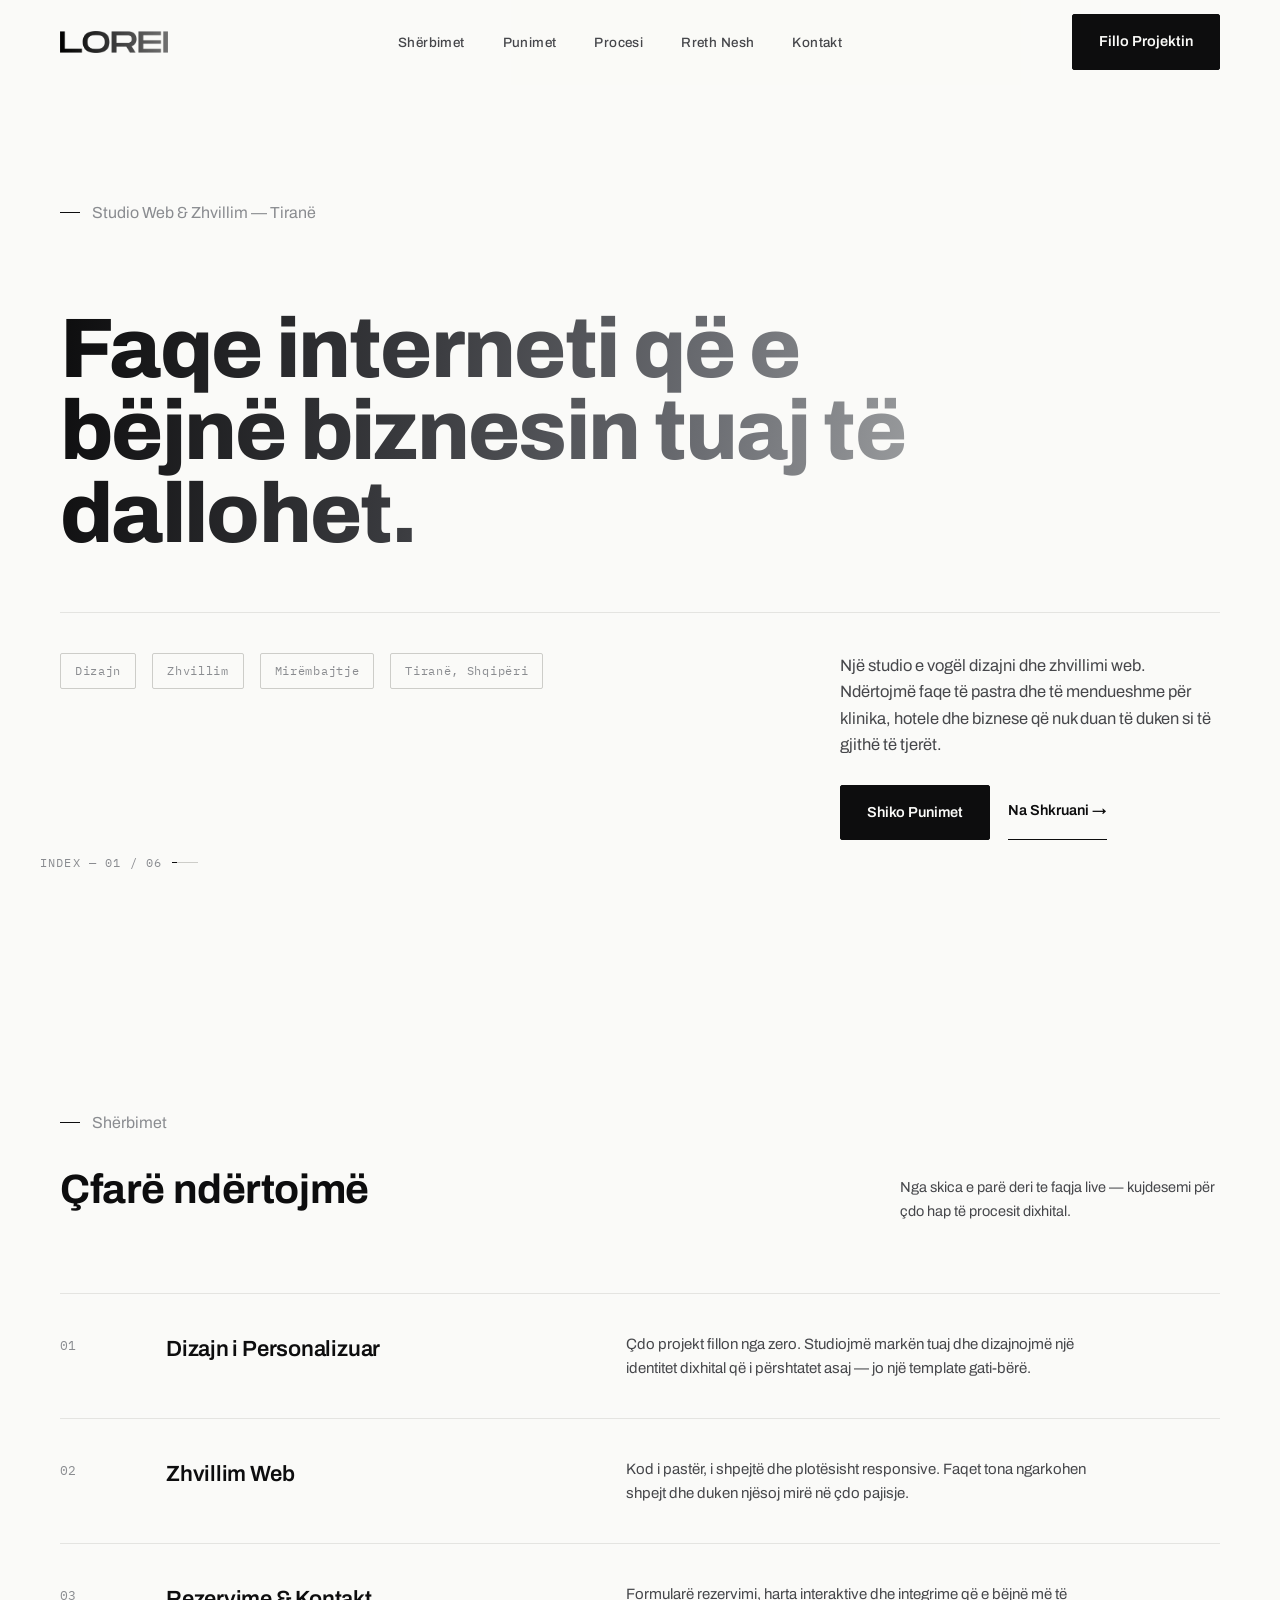
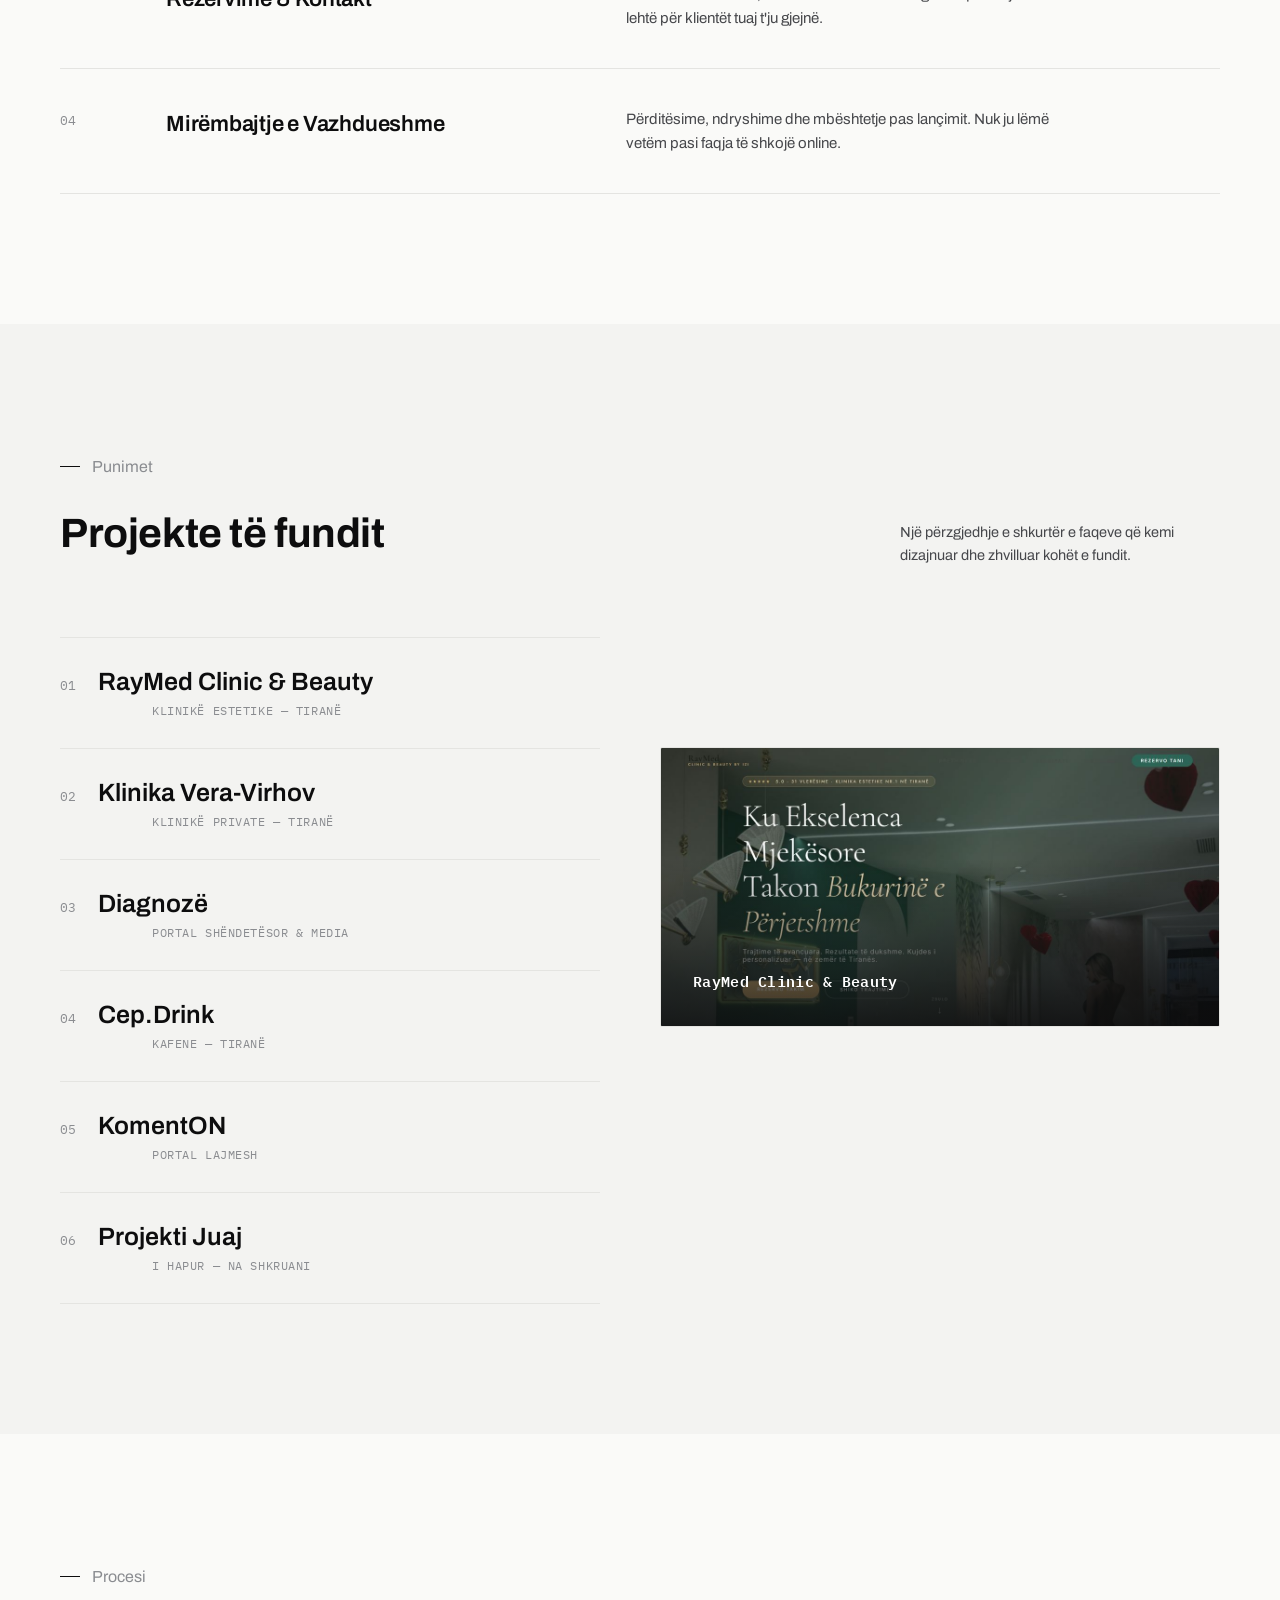
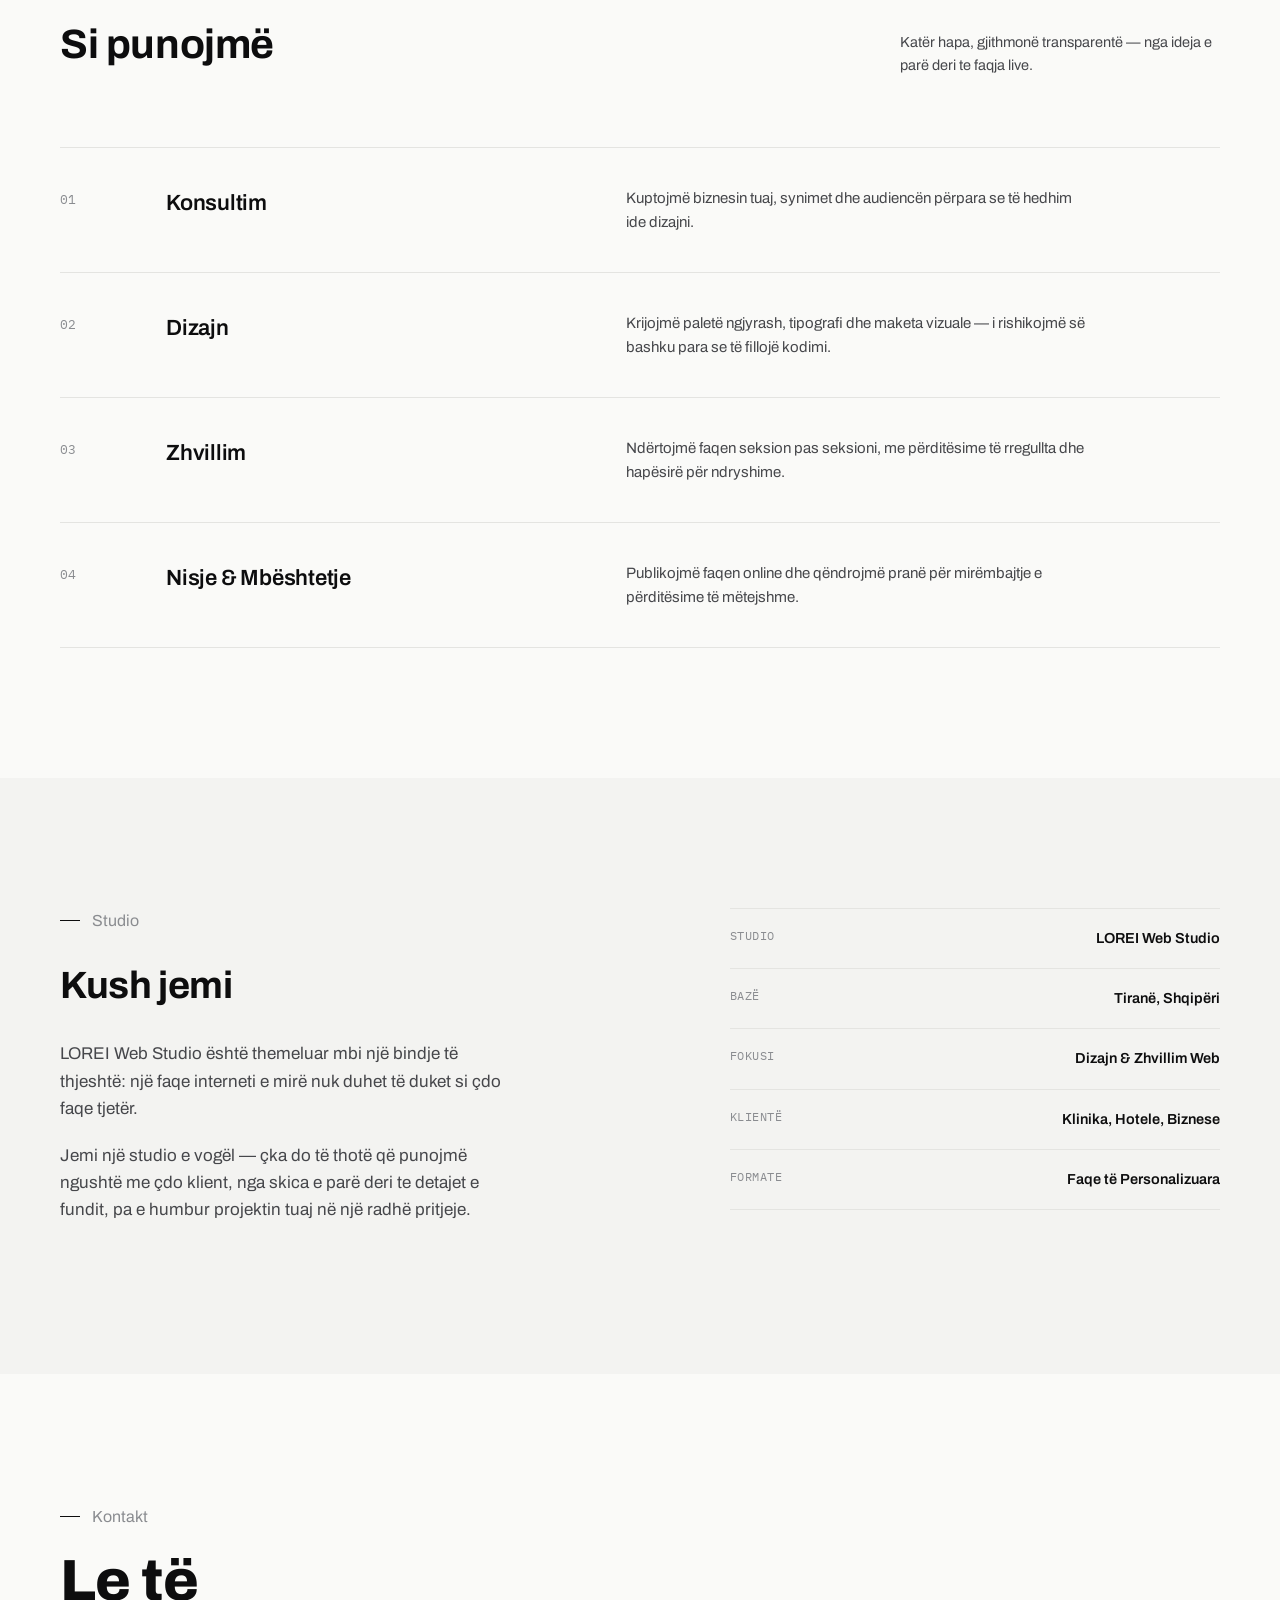
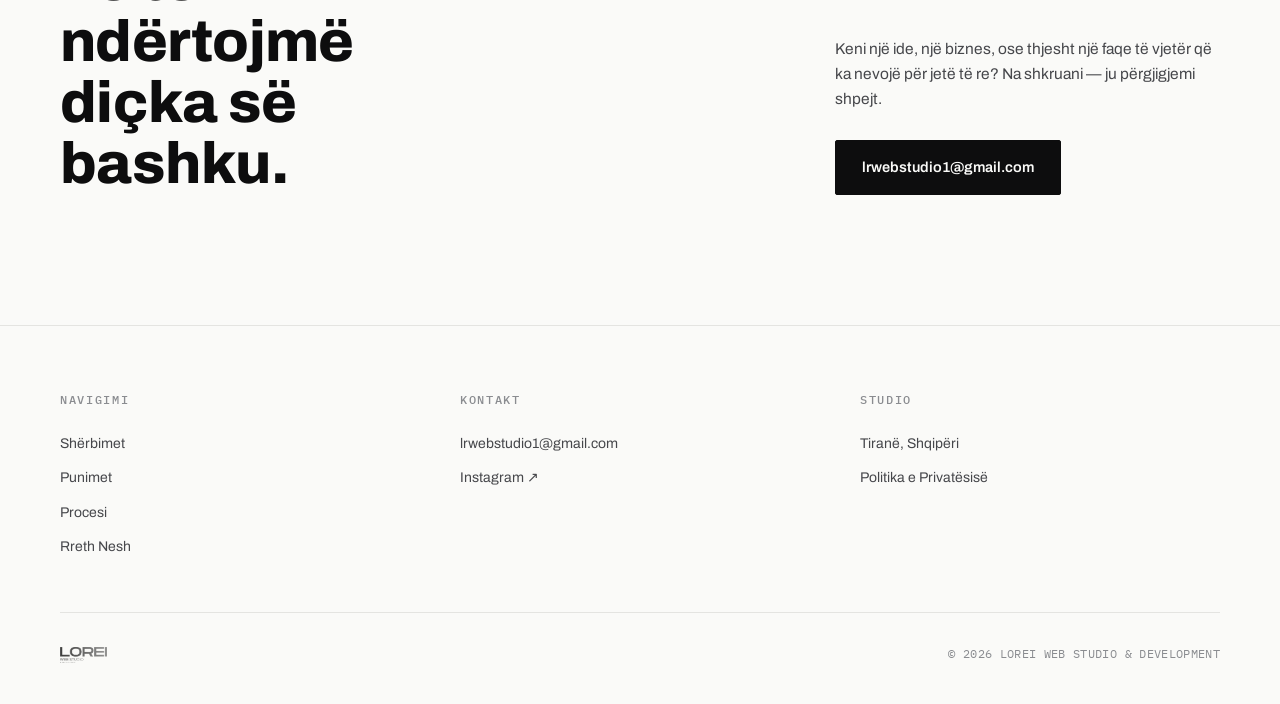
==== index.html @ 8b1ade20 "Add files via upload" ====
<!DOCTYPE html>
<html lang="sq">
<head>
<meta charset="UTF-8">
<meta name="viewport" content="width=device-width, initial-scale=1.0">
<title>LOREI Web Studio & Development — Tiranë</title>
<meta name="description" content="LOREI — studio dizajni dhe zhvillimi web në Tiranë. Ndërtojmë faqe interneti të personalizuara për klinika, hotele dhe biznese.">
<link rel="preconnect" href="https://fonts.googleapis.com">
<link rel="preconnect" href="https://fonts.gstatic.com" crossorigin>
<link href="https://fonts.googleapis.com/css2?family=Archivo:wght@300;400;500;600;700;800;900&family=IBM+Plex+Mono:wght@400;500&display=swap" rel="stylesheet">
<style>
  :root{
    --paper:#FAFAF8;
    --ink:#0D0D0E;
    --ink-70:#46474B;
    --ink-45:#8A8C90;
    --line:#E4E4E1;
    --line-strong:#CDCDC9;
    --logo-gradient: linear-gradient(100deg, #0D0D0E 0%, #3A3B3F 42%, #6C6E73 75%, #9B9D9F 100%);
    --container: 1240px;
  }

  *{ box-sizing:border-box; margin:0; padding:0; }
  html{ scroll-behavior:smooth; }
  @media (prefers-reduced-motion: reduce){
    html{ scroll-behavior:auto; }
    *{ animation-duration:.001ms !important; animation-iteration-count:1 !important; transition-duration:.001ms !important; }
  }

  body{
    background:var(--paper);
    color:var(--ink);
    font-family:'Archivo', sans-serif;
    font-weight:400;
    font-size:16px;
    line-height:1.6;
    -webkit-font-smoothing:antialiased;
    overflow-x:hidden;
  }

  img{ max-width:100%; display:block; }
  ::selection{ background:var(--ink); color:var(--paper); }

  .wrap{ max-width:var(--container); margin:0 auto; padding:0 40px; }

  h1,h2,h3,h4{ font-family:'Archivo', sans-serif; letter-spacing:-0.01em; color:var(--ink); }

  .tracked{
    font-family:'IBM Plex Mono', monospace;
    font-size:12px;
    font-weight:500;
    letter-spacing:.14em;
    text-transform:uppercase;
  }

  .eyebrow{
    display:flex; align-items:center; gap:12px;
    color:var(--ink-45);
    margin-bottom:22px;
  }
  .eyebrow::before{ content:''; width:20px; height:1px; background:var(--ink); }

  a{ color:inherit; text-decoration:none; }

  /* ---------- Buttons ---------- */
  .btn{
    display:inline-flex;
    align-items:center;
    gap:10px;
    font-family:'Archivo', sans-serif;
    font-weight:600;
    font-size:14.5px;
    padding:15px 26px;
    border-radius:2px;
    cursor:pointer;
    border:1px solid var(--ink);
    transition:background .2s ease, color .2s ease, border-color .2s ease, transform .2s ease;
    white-space:nowrap;
  }
  .btn-solid{ background:var(--ink); color:var(--paper); }
  .btn-solid:hover{ background:transparent; color:var(--ink); }
  .btn-line{ background:transparent; color:var(--ink); }
  .btn-line:hover{ background:var(--ink); color:var(--paper); }

  .link-arrow{
    display:inline-flex; align-items:center; gap:8px;
    font-weight:600; font-size:14.5px;
    border-bottom:1px solid var(--ink);
    padding-bottom:3px;
    transition:gap .2s ease, opacity .2s ease;
  }
  .link-arrow:hover{ gap:13px; }

  /* ---------- Reveal ---------- */
  .reveal{ opacity:0; transform:translateY(16px); transition:opacity .6s ease, transform .6s ease; }
  .reveal.in-view{ opacity:1; transform:translateY(0); }

  /* ---------- Index counter (fixed corner) ---------- */
  .index-counter{
    position:fixed;
    left:40px; bottom:28px;
    z-index:50;
    font-family:'IBM Plex Mono', monospace;
    font-size:11.5px;
    letter-spacing:.1em;
    color:var(--ink-45);
    display:flex; align-items:center; gap:10px;
  }
  .index-counter .idx-bar{ width:26px; height:1px; background:var(--line-strong); position:relative; overflow:hidden; }
  .index-counter .idx-bar::after{
    content:''; position:absolute; left:0; top:0; bottom:0;
    width:var(--idx-pct, 16%); background:var(--ink); transition:width .3s ease;
  }
  @media (max-width:860px){ .index-counter{ display:none; } }

  /* ---------- Nav ---------- */
  header{
    position:fixed; top:0; left:0; right:0; z-index:100;
    background:rgba(250,250,248,.92);
    border-bottom:1px solid transparent;
    transition:border-color .3s ease;
  }
  header.scrolled{ border-bottom-color:var(--line); }
  nav.wrap{ display:flex; align-items:center; justify-content:space-between; height:84px; }
  .logo-mark img{ height:22px; width:auto; }

  .nav-links{ display:flex; gap:38px; list-style:none; }
  .nav-links a{
    font-size:13.5px; font-weight:500;
    letter-spacing:.03em;
    color:var(--ink-70);
    position:relative; padding:4px 0;
    transition:color .2s ease;
  }
  .nav-links a:hover{ color:var(--ink); }
  .nav-links a::after{
    content:''; position:absolute; left:0; bottom:0; width:0; height:1px;
    background:var(--ink); transition:width .25s ease;
  }
  .nav-links a:hover::after{ width:100%; }

  .nav-right{ display:flex; align-items:center; gap:30px; }

  .menu-toggle{ display:none; background:none; border:none; cursor:pointer; padding:8px; }
  .menu-toggle span{ display:block; width:20px; height:1px; background:var(--ink); margin:5px 0; transition:.3s; }

  /* ---------- Hero ---------- */
  .hero{ padding:200px 0 140px; }
  .hero-top{ display:flex; justify-content:space-between; align-items:flex-start; margin-bottom:60px; }
  .hero h1{
    font-size:clamp(40px, 6.6vw, 92px);
    font-weight:800;
    line-height:0.98;
    letter-spacing:-0.02em;
    background:var(--logo-gradient);
    -webkit-background-clip:text; background-clip:text; color:transparent;
    max-width:16ch;
  }
  .hero-bottom{
    display:grid;
    grid-template-columns:1fr 380px;
    gap:60px;
    margin-top:56px;
    padding-top:40px;
    border-top:1px solid var(--line);
    align-items:start;
  }
  .hero-bottom .col-left{ display:flex; gap:16px; flex-wrap:wrap; }
  .hero-tag{
    font-family:'IBM Plex Mono', monospace; font-size:11.5px; letter-spacing:.06em;
    color:var(--ink-45); border:1px solid var(--line-strong); padding:8px 14px; border-radius:2px;
  }
  .hero-bottom p.lead{ color:var(--ink-70); font-size:16.5px; margin-bottom:26px; }
  .hero-actions{ display:flex; gap:18px; flex-wrap:wrap; }

  /* ---------- Section shell ---------- */
  section{ padding:130px 0; }
  section.alt{ background:#F3F3F1; }
  .section-head{
    display:flex; justify-content:space-between; align-items:flex-end; gap:40px;
    margin-bottom:70px; flex-wrap:wrap;
  }
  .section-head h2{ font-size:clamp(28px,3.2vw,44px); font-weight:700; max-width:520px; }
  .section-head .desc{ color:var(--ink-70); max-width:320px; font-size:14.5px; }

  /* ---------- Editorial list (shared: services + process) ---------- */
  .edit-list{ display:flex; flex-direction:column; }
  .edit-row{
    display:grid;
    grid-template-columns:70px 1fr 1.4fr;
    gap:36px;
    padding:38px 0;
    border-top:1px solid var(--line);
    align-items:start;
  }
  .edit-list .edit-row:last-child{ border-bottom:1px solid var(--line); }
  .edit-num{ font-family:'IBM Plex Mono', monospace; font-size:13px; color:var(--ink-45); padding-top:4px; }
  .edit-row h3{ font-size:22px; font-weight:600; }
  .edit-row p{ color:var(--ink-70); font-size:15px; max-width:460px; }

  /* ---------- Work index ---------- */
  .work-index{ display:grid; grid-template-columns:1fr 560px; gap:60px; }
  .work-rows{ display:flex; flex-direction:column; }
  .work-row{
    display:block; width:100%; text-align:left;
    background:none; border:none; border-top:1px solid var(--line); cursor:pointer;
    padding:30px 0; font-family:inherit; color:inherit;
  }
  .work-rows .work-row:last-child{ border-bottom:1px solid var(--line); }
  .wr-top{ display:flex; align-items:baseline; gap:22px; margin-bottom:8px; }
  .wr-num{ font-family:'IBM Plex Mono', monospace; font-size:12.5px; color:var(--ink-45); }
  .wr-name{ font-size:25px; font-weight:600; transition:opacity .2s ease; }
  .wr-tag{ margin-left:92px; }
  .wr-tag span{ font-family:'IBM Plex Mono', monospace; font-size:11.5px; color:var(--ink-45); letter-spacing:.05em; }
  .work-row:hover .wr-name, .work-row:focus-visible .wr-name{ opacity:.5; }
  .wr-poster{ display:none; }

  .work-preview{
    position:sticky; top:110px;
    aspect-ratio:2/1;
    border-radius:2px; overflow:hidden; position:relative;
    border:1px solid var(--line);
  }
  .wp-bg{ position:absolute; inset:0; background-size:cover; background-position:top center; transition:background-image .3s ease, background-color 1s cubic-bezier(.16,1,.3,1); }
  .work-preview::after, .wr-poster::after{
    content:'';
    position:absolute; left:0; right:0; bottom:0; height:60%;
    background:linear-gradient(to top, rgba(13,13,14,.82), rgba(13,13,14,0) 100%);
    pointer-events:none;
  }
  .wp-label{
    position:absolute; left:32px; bottom:32px; z-index:2;
    color:#fff; font-size:15px; font-weight:600;
    font-family:'IBM Plex Mono', monospace; letter-spacing:.02em;
    transition:opacity .3s ease;
  }

  @media (max-width:1080px){
    .work-index{ grid-template-columns:1fr; }
    .work-preview{ display:none; }
    .wr-poster{
      display:block; aspect-ratio:2/1; border-radius:2px; margin-bottom:20px;
      position:relative; overflow:hidden;
      background-size:cover; background-position:top center;
      border:1px solid var(--line);
    }
    .wr-poster .wp-label{ position:absolute; left:20px; bottom:20px; z-index:2; color:#fff; font-size:13px; font-family:'IBM Plex Mono', monospace; }
    .wr-tag{ margin-left:0; margin-top:10px; }
  }

  /* ---------- About ---------- */
  .about-grid{ display:grid; grid-template-columns:1.1fr .9fr; gap:70px; align-items:start; }
  .about-text p{ color:var(--ink-70); font-size:17px; margin-bottom:20px; max-width:460px; }
  .about-panel .row{
    display:flex; justify-content:space-between; padding:18px 0; border-top:1px solid var(--line); font-size:14.5px;
  }
  .about-panel .row:last-child{ border-bottom:1px solid var(--line); }
  .about-panel .row span:first-child{ font-family:'IBM Plex Mono', monospace; font-size:11.5px; letter-spacing:.05em; text-transform:uppercase; color:var(--ink-45); }
  .about-panel .row span:last-child{ font-weight:600; text-align:right; }

  /* ---------- Contact ---------- */
  .contact-grid{ display:grid; grid-template-columns:1.3fr .7fr; gap:60px; align-items:end; }
  .contact h2{ font-size:clamp(32px,5.2vw,58px); font-weight:800; line-height:1.05; max-width:12ch; }
  .contact-side{ text-align:left; }
  .contact-side p.lead{ color:var(--ink-70); font-size:15.5px; margin-bottom:28px; }
  @media (max-width:860px){ .contact-grid{ grid-template-columns:1fr; } }

  /* ---------- Footer ---------- */
  footer{ border-top:1px solid var(--line); padding:64px 0 40px; }
  .footer-grid{ display:grid; grid-template-columns:1fr 1fr 1fr; gap:40px; padding-bottom:48px; margin-bottom:32px; border-bottom:1px solid var(--line); }
  .footer-col .tracked{ display:block; color:var(--ink-45); margin-bottom:18px; }
  .footer-col a{ display:block; font-size:14px; color:var(--ink-70); padding:6px 0; transition:color .2s ease; }
  .footer-col a:hover{ color:var(--ink); }
  .footer-bottom{ display:flex; justify-content:space-between; align-items:center; flex-wrap:wrap; gap:16px; }
  .footer-bottom img{ height:16px; opacity:.75; }
  .footer-bottom span{ font-family:'IBM Plex Mono', monospace; font-size:11.5px; color:var(--ink-45); letter-spacing:.03em; }

  /* ---------- Mobile menu ---------- */
  #mobileMenu{
    position:fixed; inset:0; background:var(--paper); z-index:99; display:none;
    flex-direction:column; padding:120px 40px 40px; gap:8px;
  }
  #mobileMenu a{
    font-family:'Archivo'; font-weight:700; font-size:30px; padding:14px 0;
    border-bottom:1px solid var(--line);
  }

  /* ---------- Mobile ---------- */
  @media (max-width:860px){
    .wrap{ padding:0 24px; }
    .nav-links{ display:none; }
    .menu-toggle{ display:block; }
    .hero{ padding:150px 0 90px; }
    .hero-top{ flex-direction:column; gap:20px; }
    .hero-bottom{ grid-template-columns:1fr; }
    section{ padding:90px 0; }
    .edit-row{ grid-template-columns:1fr; gap:10px; }
    .edit-row p{ max-width:none; }
    .about-grid{ grid-template-columns:1fr; gap:40px; }
    .section-head{ flex-direction:column; align-items:flex-start; }
    .footer-grid{ grid-template-columns:1fr; gap:28px; }
  }
</style>
</head>
<body>

<div class="index-counter" id="indexCounter" aria-hidden="true">
  <span id="idxLabel">INDEX — 01 / 06</span>
  <span class="idx-bar"></span>
</div>

<header id="siteHeader">
  <nav class="wrap">
    <a href="#top" class="logo-mark"><img src="[data-uri]" alt="LOREI Web Studio & Development"></a>
    <ul class="nav-links">
      <li><a href="#sherbimet">Shërbimet</a></li>
      <li><a href="#punimet">Punimet</a></li>
      <li><a href="#procesi">Procesi</a></li>
      <li><a href="#rreth">Rreth Nesh</a></li>
      <li><a href="#kontakt">Kontakt</a></li>
    </ul>
    <div class="nav-right">
      <a href="#kontakt" class="btn btn-solid">Fillo Projektin</a>
      <button class="menu-toggle" id="menuToggle" aria-label="Hap menynë">
        <span></span><span></span><span></span>
      </button>
    </div>
  </nav>
</header>

<div id="mobileMenu">
  <a href="#sherbimet">Shërbimet</a>
  <a href="#punimet">Punimet</a>
  <a href="#procesi">Procesi</a>
  <a href="#rreth">Rreth Nesh</a>
  <a href="#kontakt">Kontakt</a>
</div>

<main id="top">

  <!-- HERO -->
  <section class="hero" data-idx="1">
    <div class="wrap">
      <div class="hero-top">
        <div class="eyebrow">Studio Web & Zhvillim — Tiranë</div>
      </div>
      <h1>Faqe interneti që e bëjnë biznesin tuaj të dallohet.</h1>
      <div class="hero-bottom">
        <div class="col-left">
          <span class="hero-tag">Dizajn</span>
          <span class="hero-tag">Zhvillim</span>
          <span class="hero-tag">Mirëmbajtje</span>
          <span class="hero-tag">Tiranë, Shqipëri</span>
        </div>
        <div class="col-right">
          <p class="lead">Një studio e vogël dizajni dhe zhvillimi web. Ndërtojmë faqe të pastra dhe të mendueshme për klinika, hotele dhe biznese që nuk duan të duken si të gjithë të tjerët.</p>
          <div class="hero-actions">
            <a href="#punimet" class="btn btn-solid">Shiko Punimet</a>
            <a href="#kontakt" class="link-arrow">Na Shkruani →</a>
          </div>
        </div>
      </div>
    </div>
  </section>

  <!-- SERVICES -->
  <section id="sherbimet" data-idx="2">
    <div class="wrap">
      <div class="section-head reveal">
        <div>
          <div class="eyebrow">Shërbimet</div>
          <h2>Çfarë ndërtojmë</h2>
        </div>
        <p class="desc">Nga skica e parë deri te faqja live — kujdesemi për çdo hap të procesit dixhital.</p>
      </div>
      <div class="edit-list reveal">
        <div class="edit-row">
          <div class="edit-num">01</div>
          <h3>Dizajn i Personalizuar</h3>
          <p>Çdo projekt fillon nga zero. Studiojmë markën tuaj dhe dizajnojmë një identitet dixhital që i përshtatet asaj — jo një template gati-bërë.</p>
        </div>
        <div class="edit-row">
          <div class="edit-num">02</div>
          <h3>Zhvillim Web</h3>
          <p>Kod i pastër, i shpejtë dhe plotësisht responsive. Faqet tona ngarkohen shpejt dhe duken njësoj mirë në çdo pajisje.</p>
        </div>
        <div class="edit-row">
          <div class="edit-num">03</div>
          <h3>Rezervime & Kontakt</h3>
          <p>Formularë rezervimi, harta interaktive dhe integrime që e bëjnë më të lehtë për klientët tuaj t'ju gjejnë.</p>
        </div>
        <div class="edit-row">
          <div class="edit-num">04</div>
          <h3>Mirëmbajtje e Vazhdueshme</h3>
          <p>Përditësime, ndryshime dhe mbështetje pas lançimit. Nuk ju lëmë vetëm pasi faqja të shkojë online.</p>
        </div>
      </div>
    </div>
  </section>

  <!-- WORK -->
  <section id="punimet" class="alt" data-idx="3">
    <div class="wrap">
      <div class="section-head reveal">
        <div>
          <div class="eyebrow">Punimet</div>
          <h2>Projekte të fundit</h2>
        </div>
        <p class="desc">Një përzgjedhje e shkurtër e faqeve që kemi dizajnuar dhe zhvilluar kohët e fundit.</p>
      </div>

      <div class="work-index reveal">
        <div class="work-rows" id="workRows">
          <button class="work-row" data-img="[data-uri]" data-name="RayMed Clinic & Beauty">
            <div class="wr-top"><span class="wr-num">01</span><span class="wr-name">RayMed Clinic & Beauty</span></div>
            <div class="wr-tag"><span>KLINIKË ESTETIKE — TIRANË</span></div>
            <div class="wr-poster" style="background-image:url('[data-uri]')">
              <div class="wp-label">RayMed Clinic & Beauty</div>
            </div>
          </button>
          <button class="work-row" data-img="[data-uri]" data-name="Klinika Vera-Virhov">
            <div class="wr-top"><span class="wr-num">02</span><span class="wr-name">Klinika Vera-Virhov</span></div>
            <div class="wr-tag"><span>KLINIKË PRIVATE — TIRANË</span></div>
            <div class="wr-poster" style="background-image:url('[data-uri]')">
              <div class="wp-label">Klinika Vera-Virhov</div>
            </div>
          </button>
          <button class="work-row" data-img="[data-uri]" data-name="Diagnozë">
            <div class="wr-top"><span class="wr-num">03</span><span class="wr-name">Diagnozë</span></div>
            <div class="wr-tag"><span>PORTAL SHËNDETËSOR & MEDIA</span></div>
            <div class="wr-poster" style="background-image:url('[data-uri]')">
              <div class="wp-label">Diagnozë</div>
            </div>
          </button>
          <button class="work-row" data-img="[data-uri]" data-name="Cep.Drink">
            <div class="wr-top"><span class="wr-num">04</span><span class="wr-name">Cep.Drink</span></div>
            <div class="wr-tag"><span>KAFENE — TIRANË</span></div>
            <div class="wr-poster" style="background-image:url('[data-uri]')">
              <div class="wp-label">Cep.Drink</div>
            </div>
          </button>
          <button class="work-row" data-img="[data-uri]" data-name="KomentON">
            <div class="wr-top"><span class="wr-num">05</span><span class="wr-name">KomentON</span></div>
            <div class="wr-tag"><span>PORTAL LAJMESH</span></div>
            <div class="wr-poster" style="background-image:url('[data-uri]')">
              <div class="wp-label">KomentON</div>
            </div>
          </button>
          <button class="work-row" data-bg="#0D0D0E" data-name="Projekti Juaj — I Hapur">
            <div class="wr-top"><span class="wr-num">06</span><span class="wr-name">Projekti Juaj</span></div>
            <div class="wr-tag"><span>I HAPUR — NA SHKRUANI</span></div>
            <div class="wr-poster" style="background:#0D0D0E">
              <div class="wp-label">Projekti Juaj — I Hapur</div>
            </div>
          </button>
        </div>
        <div class="work-preview" id="workPreview">
          <div class="wp-bg" id="wpBg" style="background-image:url('[data-uri]'); background-size:cover; background-position:top center;"></div>
          <div class="wp-label" id="wpLabel">RayMed Clinic & Beauty</div>
        </div>
      </div>
    </div>
  </section>

  <!-- PROCESS -->
  <section id="procesi" data-idx="4">
    <div class="wrap">
      <div class="section-head reveal">
        <div>
          <div class="eyebrow">Procesi</div>
          <h2>Si punojmë</h2>
        </div>
        <p class="desc">Katër hapa, gjithmonë transparentë — nga ideja e parë deri te faqja live.</p>
      </div>
      <div class="edit-list reveal">
        <div class="edit-row">
          <div class="edit-num">01</div>
          <h3>Konsultim</h3>
          <p>Kuptojmë biznesin tuaj, synimet dhe audiencën përpara se të hedhim ide dizajni.</p>
        </div>
        <div class="edit-row">
          <div class="edit-num">02</div>
          <h3>Dizajn</h3>
          <p>Krijojmë paletë ngjyrash, tipografi dhe maketa vizuale — i rishikojmë së bashku para se të fillojë kodimi.</p>
        </div>
        <div class="edit-row">
          <div class="edit-num">03</div>
          <h3>Zhvillim</h3>
          <p>Ndërtojmë faqen seksion pas seksioni, me përditësime të rregullta dhe hapësirë për ndryshime.</p>
        </div>
        <div class="edit-row">
          <div class="edit-num">04</div>
          <h3>Nisje & Mbështetje</h3>
          <p>Publikojmë faqen online dhe qëndrojmë pranë për mirëmbajtje e përditësime të mëtejshme.</p>
        </div>
      </div>
    </div>
  </section>

  <!-- ABOUT -->
  <section id="rreth" class="alt" data-idx="5">
    <div class="wrap about-grid">
      <div class="about-text reveal">
        <div class="eyebrow">Studio</div>
        <h2 style="font-size:clamp(26px,3vw,38px); font-weight:700; margin-bottom:24px;">Kush jemi</h2>
        <p>LOREI Web Studio është themeluar mbi një bindje të thjeshtë: një faqe interneti e mirë nuk duhet të duket si çdo faqe tjetër.</p>
        <p>Jemi një studio e vogël — çka do të thotë që punojmë ngushtë me çdo klient, nga skica e parë deri te detajet e fundit, pa e humbur projektin tuaj në një radhë pritjeje.</p>
      </div>
      <div class="about-panel reveal">
        <div class="row"><span>Studio</span><span>LOREI Web Studio</span></div>
        <div class="row"><span>Bazë</span><span>Tiranë, Shqipëri</span></div>
        <div class="row"><span>Fokusi</span><span>Dizajn & Zhvillim Web</span></div>
        <div class="row"><span>Klientë</span><span>Klinika, Hotele, Biznese</span></div>
        <div class="row"><span>Formate</span><span>Faqe të Personalizuara</span></div>
      </div>
    </div>
  </section>

  <!-- CONTACT -->
  <section id="kontakt" data-idx="6">
    <div class="wrap contact-grid contact">
      <div>
        <div class="eyebrow">Kontakt</div>
        <h2>Le të ndërtojmë diçka së bashku.</h2>
      </div>
      <div class="contact-side reveal">
        <p class="lead">Keni një ide, një biznes, ose thjesht një faqe të vjetër që ka nevojë për jetë të re? Na shkruani — ju përgjigjemi shpejt.</p>
        <div class="hero-actions">
          <a href="mailto:lrwebstudio1@gmail.com" class="btn btn-solid">lrwebstudio1@gmail.com</a>
        </div>
      </div>
    </div>
  </section>

</main>

<footer>
  <div class="wrap">
    <div class="footer-grid">
      <div class="footer-col">
        <span class="tracked">Navigimi</span>
        <a href="#sherbimet">Shërbimet</a>
        <a href="#punimet">Punimet</a>
        <a href="#procesi">Procesi</a>
        <a href="#rreth">Rreth Nesh</a>
      </div>
      <div class="footer-col">
        <span class="tracked">Kontakt</span>
        <a href="mailto:lrwebstudio1@gmail.com">lrwebstudio1@gmail.com</a>
        <a href="#">Instagram ↗</a>
      </div>
      <div class="footer-col">
        <span class="tracked">Studio</span>
        <a href="#" style="pointer-events:none; color:var(--ink-70);">Tiranë, Shqipëri</a>
        <a href="/privacy-policy.html">Politika e Privatësisë</a>
      </div>
    </div>
    <div class="footer-bottom">
      <img src="[data-uri]" alt="LOREI">
      <span>© 2026 LOREI WEB STUDIO & DEVELOPMENT</span>
    </div>
  </div>
</footer>

<script>
  const header = document.getElementById('siteHeader');
  window.addEventListener('scroll', () => {
    header.classList.toggle('scrolled', window.scrollY > 20);
  }, { passive:true });

  const menuToggle = document.getElementById('menuToggle');
  const mobileMenu = document.getElementById('mobileMenu');
  let menuOpen = false;
  menuToggle.addEventListener('click', () => {
    menuOpen = !menuOpen;
    mobileMenu.style.display = menuOpen ? 'flex' : 'none';
  });
  mobileMenu.querySelectorAll('a').forEach(a => a.addEventListener('click', () => {
    menuOpen = false; mobileMenu.style.display = 'none';
  }));

  const revealEls = document.querySelectorAll('.reveal');
  const revealObserver = new IntersectionObserver((entries) => {
    entries.forEach(entry => {
      if (entry.isIntersecting){
        entry.target.classList.add('in-view');
        revealObserver.unobserve(entry.target);
      }
    });
  }, { threshold:0.12 });
  revealEls.forEach(el => revealObserver.observe(el));

  // Work preview swap
  const wpBg = document.getElementById('wpBg');
  const wpLabel = document.getElementById('wpLabel');
  function setPreview(row){
    if (row.dataset.img){
      wpBg.style.backgroundImage = `url('${row.dataset.img}')`;
      wpBg.style.backgroundSize = 'cover';
      wpBg.style.backgroundPosition = 'top center';
      wpBg.style.backgroundColor = 'transparent';
    } else {
      wpBg.style.backgroundImage = 'none';
      wpBg.style.background = row.dataset.bg;
    }
    wpLabel.textContent = row.dataset.name;
  }
  document.querySelectorAll('.work-row').forEach(row => {
    row.addEventListener('mouseenter', () => setPreview(row));
    row.addEventListener('focus', () => setPreview(row));
  });

  // Index counter
  const sections = document.querySelectorAll('main section');
  const idxLabel = document.getElementById('idxLabel');
  const idxCounter = document.getElementById('indexCounter');
  const total = sections.length;
  const idxObserver = new IntersectionObserver((entries) => {
    entries.forEach(entry => {
      if (entry.isIntersecting){
        const n = entry.target.dataset.idx;
        idxLabel.textContent = 'INDEX — ' + n.padStart(2,'0') + ' / ' + String(total).padStart(2,'0');
        idxCounter.style.setProperty('--idx-pct', (n/total*100) + '%');
      }
    });
  }, { threshold:0.5 });
  sections.forEach(s => idxObserver.observe(s));
</script>

</body>
</html>
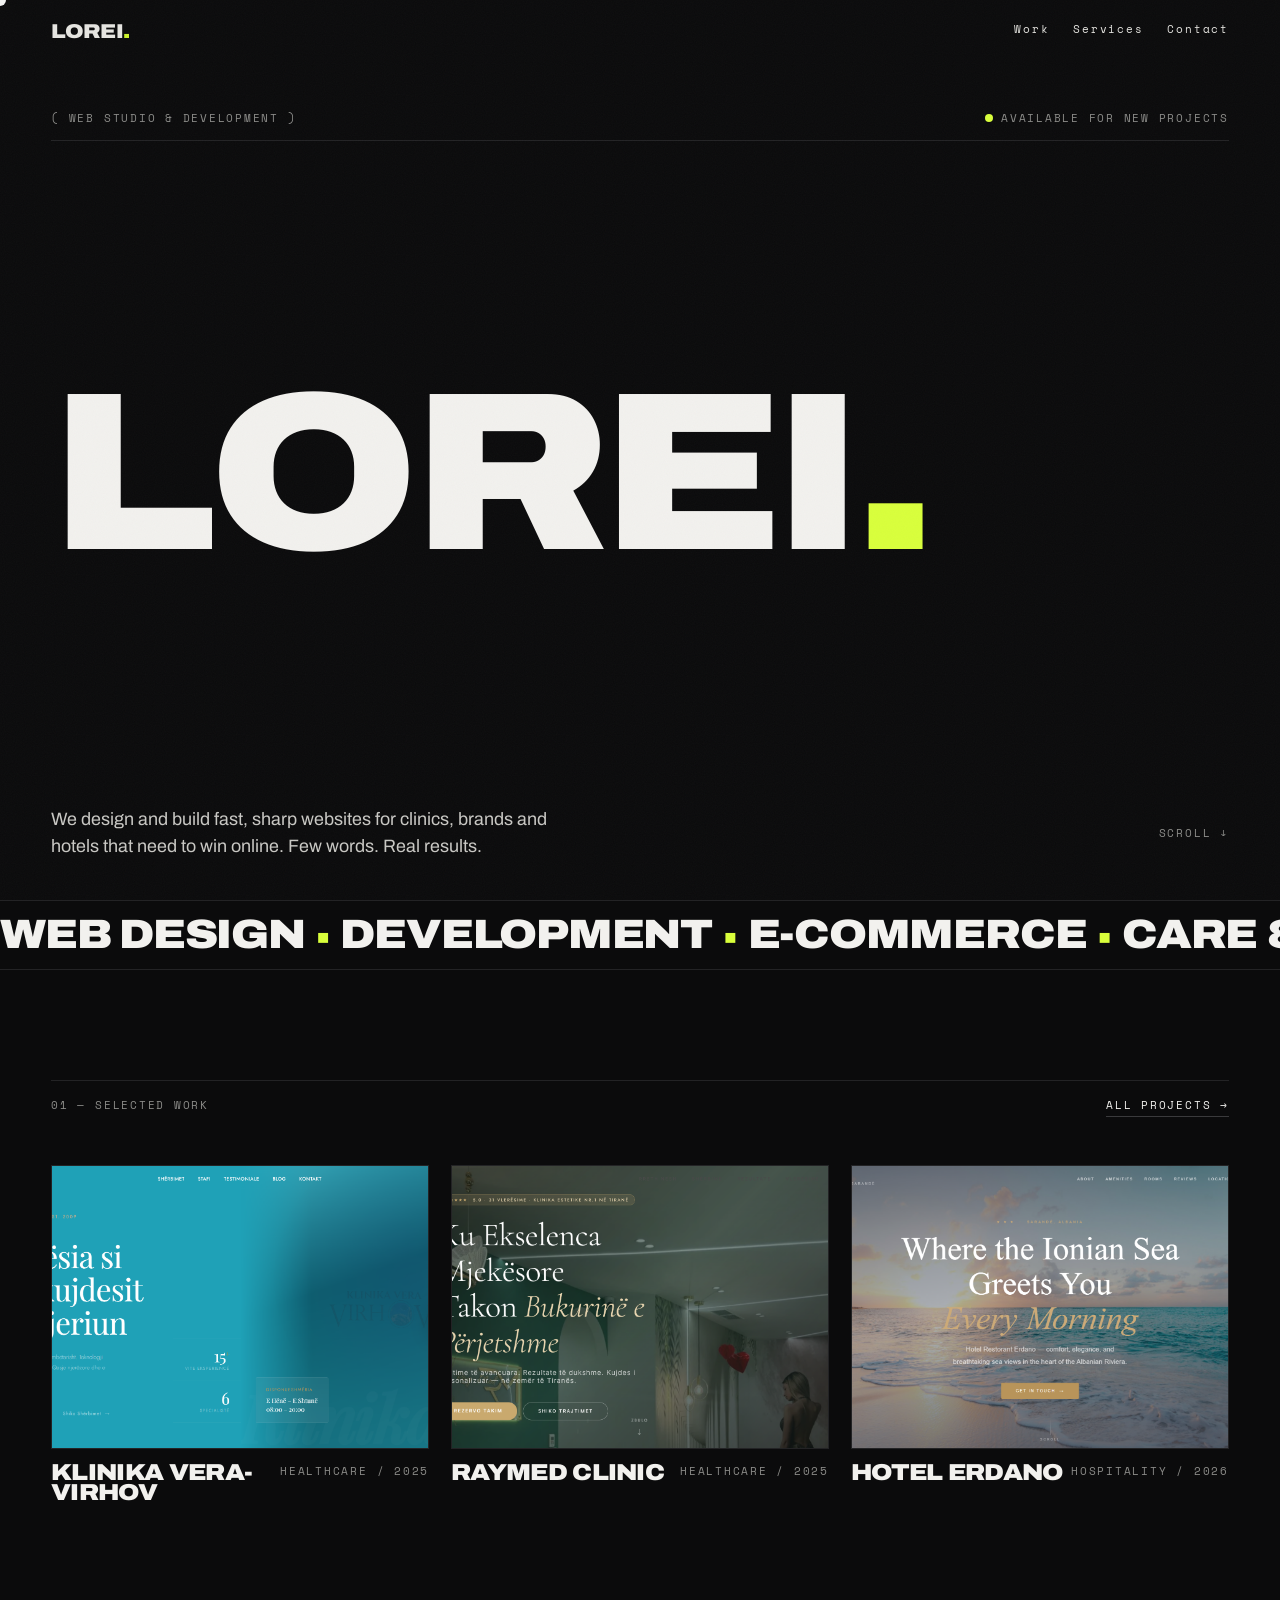
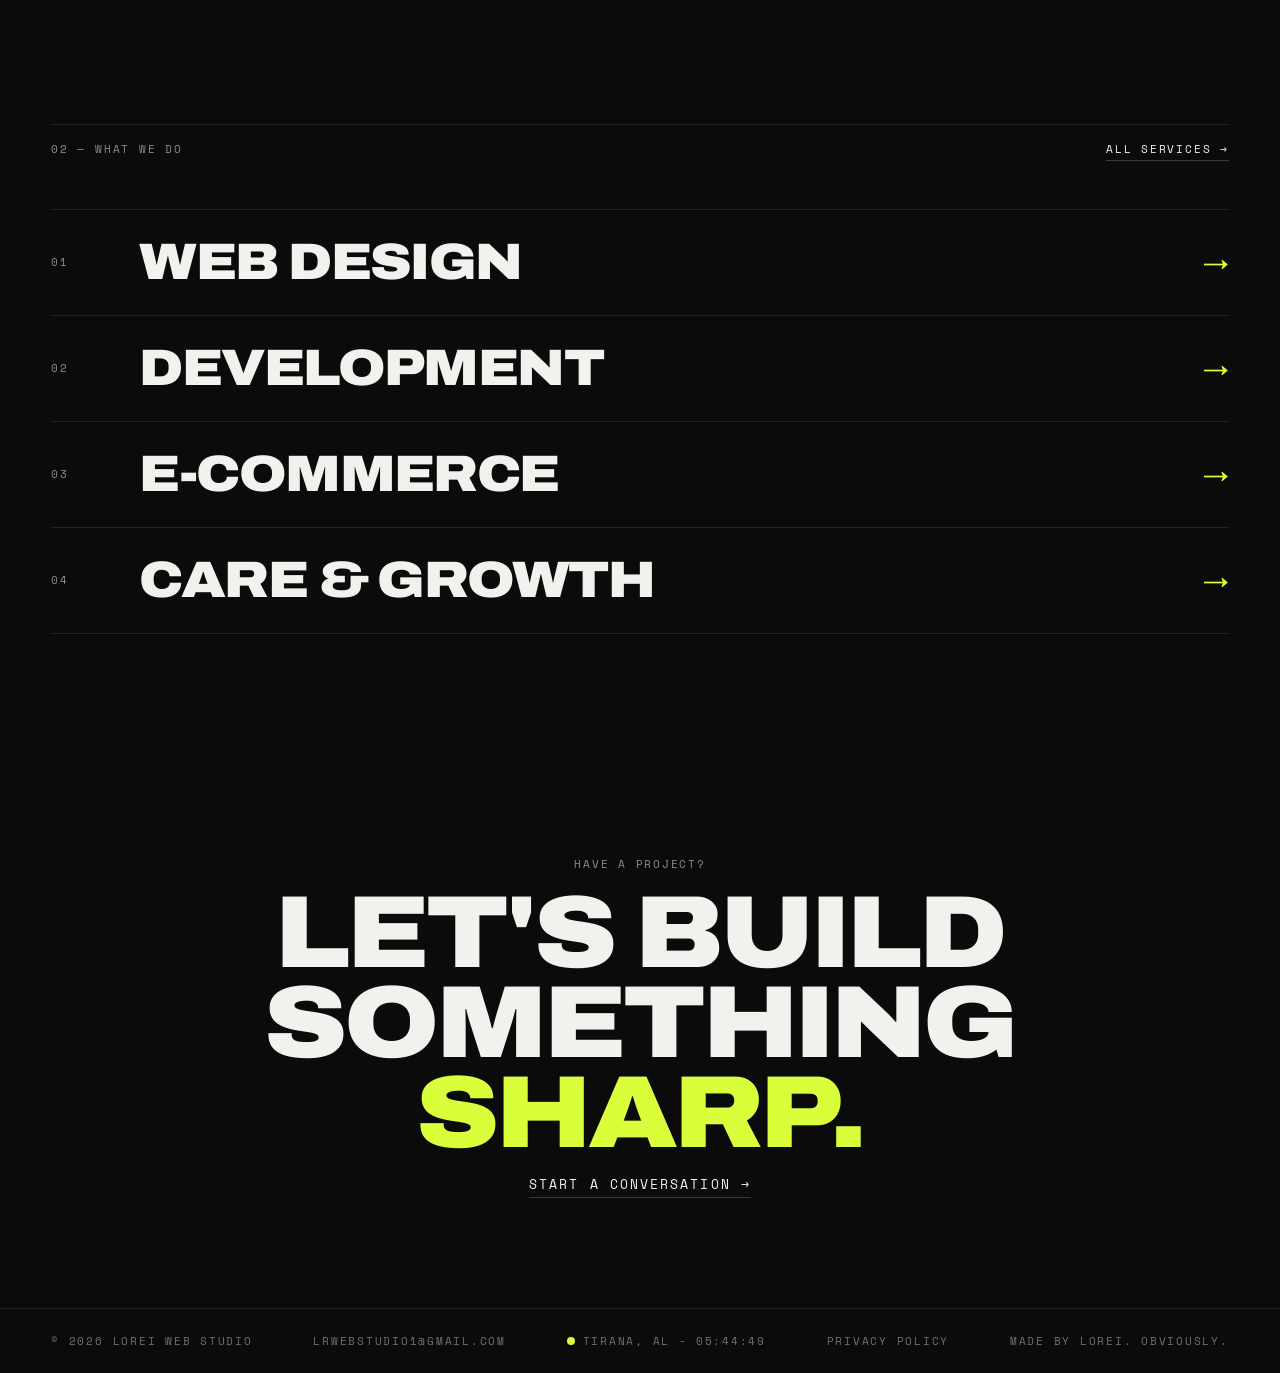
==== commit 3da17b6b: "Add files via upload" ====
--- a/index.html
+++ b/index.html
@@ -1,631 +1,188 @@
 <!DOCTYPE html>
-<html lang="sq">
+<html lang="en">
 <head>
-<meta charset="UTF-8">
-<meta name="viewport" content="width=device-width, initial-scale=1.0">
-<title>LOREI Web Studio & Development — Tiranë</title>
-<meta name="description" content="LOREI — studio dizajni dhe zhvillimi web në Tiranë. Ndërtojmë faqe interneti të personalizuara për klinika, hotele dhe biznese.">
-<link rel="preconnect" href="https://fonts.googleapis.com">
-<link rel="preconnect" href="https://fonts.gstatic.com" crossorigin>
-<link href="https://fonts.googleapis.com/css2?family=Archivo:wght@300;400;500;600;700;800;900&family=IBM+Plex+Mono:wght@400;500&display=swap" rel="stylesheet">
-<style>
-  :root{
-    --paper:#FAFAF8;
-    --ink:#0D0D0E;
-    --ink-70:#46474B;
-    --ink-45:#8A8C90;
-    --line:#E4E4E1;
-    --line-strong:#CDCDC9;
-    --logo-gradient: linear-gradient(100deg, #0D0D0E 0%, #3A3B3F 42%, #6C6E73 75%, #9B9D9F 100%);
-    --container: 1240px;
-  }
-
-  *{ box-sizing:border-box; margin:0; padding:0; }
-  html{ scroll-behavior:smooth; }
-  @media (prefers-reduced-motion: reduce){
-    html{ scroll-behavior:auto; }
-    *{ animation-duration:.001ms !important; animation-iteration-count:1 !important; transition-duration:.001ms !important; }
-  }
-
-  body{
-    background:var(--paper);
-    color:var(--ink);
-    font-family:'Archivo', sans-serif;
-    font-weight:400;
-    font-size:16px;
-    line-height:1.6;
-    -webkit-font-smoothing:antialiased;
-    overflow-x:hidden;
-  }
-
-  img{ max-width:100%; display:block; }
-  ::selection{ background:var(--ink); color:var(--paper); }
-
-  .wrap{ max-width:var(--container); margin:0 auto; padding:0 40px; }
-
-  h1,h2,h3,h4{ font-family:'Archivo', sans-serif; letter-spacing:-0.01em; color:var(--ink); }
-
-  .tracked{
-    font-family:'IBM Plex Mono', monospace;
-    font-size:12px;
-    font-weight:500;
-    letter-spacing:.14em;
-    text-transform:uppercase;
-  }
-
-  .eyebrow{
-    display:flex; align-items:center; gap:12px;
-    color:var(--ink-45);
-    margin-bottom:22px;
-  }
-  .eyebrow::before{ content:''; width:20px; height:1px; background:var(--ink); }
-
-  a{ color:inherit; text-decoration:none; }
-
-  /* ---------- Buttons ---------- */
-  .btn{
-    display:inline-flex;
-    align-items:center;
-    gap:10px;
-    font-family:'Archivo', sans-serif;
-    font-weight:600;
-    font-size:14.5px;
-    padding:15px 26px;
-    border-radius:2px;
-    cursor:pointer;
-    border:1px solid var(--ink);
-    transition:background .2s ease, color .2s ease, border-color .2s ease, transform .2s ease;
-    white-space:nowrap;
-  }
-  .btn-solid{ background:var(--ink); color:var(--paper); }
-  .btn-solid:hover{ background:transparent; color:var(--ink); }
-  .btn-line{ background:transparent; color:var(--ink); }
-  .btn-line:hover{ background:var(--ink); color:var(--paper); }
-
-  .link-arrow{
-    display:inline-flex; align-items:center; gap:8px;
-    font-weight:600; font-size:14.5px;
-    border-bottom:1px solid var(--ink);
-    padding-bottom:3px;
-    transition:gap .2s ease, opacity .2s ease;
-  }
-  .link-arrow:hover{ gap:13px; }
-
-  /* ---------- Reveal ---------- */
-  .reveal{ opacity:0; transform:translateY(16px); transition:opacity .6s ease, transform .6s ease; }
-  .reveal.in-view{ opacity:1; transform:translateY(0); }
-
-  /* ---------- Index counter (fixed corner) ---------- */
-  .index-counter{
-    position:fixed;
-    left:40px; bottom:28px;
-    z-index:50;
-    font-family:'IBM Plex Mono', monospace;
-    font-size:11.5px;
-    letter-spacing:.1em;
-    color:var(--ink-45);
-    display:flex; align-items:center; gap:10px;
-  }
-  .index-counter .idx-bar{ width:26px; height:1px; background:var(--line-strong); position:relative; overflow:hidden; }
-  .index-counter .idx-bar::after{
-    content:''; position:absolute; left:0; top:0; bottom:0;
-    width:var(--idx-pct, 16%); background:var(--ink); transition:width .3s ease;
-  }
-  @media (max-width:860px){ .index-counter{ display:none; } }
-
-  /* ---------- Nav ---------- */
-  header{
-    position:fixed; top:0; left:0; right:0; z-index:100;
-    background:rgba(250,250,248,.92);
-    border-bottom:1px solid transparent;
-    transition:border-color .3s ease;
-  }
-  header.scrolled{ border-bottom-color:var(--line); }
-  nav.wrap{ display:flex; align-items:center; justify-content:space-between; height:84px; }
-  .logo-mark img{ height:22px; width:auto; }
-
-  .nav-links{ display:flex; gap:38px; list-style:none; }
-  .nav-links a{
-    font-size:13.5px; font-weight:500;
-    letter-spacing:.03em;
-    color:var(--ink-70);
-    position:relative; padding:4px 0;
-    transition:color .2s ease;
-  }
-  .nav-links a:hover{ color:var(--ink); }
-  .nav-links a::after{
-    content:''; position:absolute; left:0; bottom:0; width:0; height:1px;
-    background:var(--ink); transition:width .25s ease;
-  }
-  .nav-links a:hover::after{ width:100%; }
-
-  .nav-right{ display:flex; align-items:center; gap:30px; }
-
-  .menu-toggle{ display:none; background:none; border:none; cursor:pointer; padding:8px; }
-  .menu-toggle span{ display:block; width:20px; height:1px; background:var(--ink); margin:5px 0; transition:.3s; }
-
-  /* ---------- Hero ---------- */
-  .hero{ padding:200px 0 140px; }
-  .hero-top{ display:flex; justify-content:space-between; align-items:flex-start; margin-bottom:60px; }
-  .hero h1{
-    font-size:clamp(40px, 6.6vw, 92px);
-    font-weight:800;
-    line-height:0.98;
-    letter-spacing:-0.02em;
-    background:var(--logo-gradient);
-    -webkit-background-clip:text; background-clip:text; color:transparent;
-    max-width:16ch;
-  }
-  .hero-bottom{
-    display:grid;
-    grid-template-columns:1fr 380px;
-    gap:60px;
-    margin-top:56px;
-    padding-top:40px;
-    border-top:1px solid var(--line);
-    align-items:start;
-  }
-  .hero-bottom .col-left{ display:flex; gap:16px; flex-wrap:wrap; }
-  .hero-tag{
-    font-family:'IBM Plex Mono', monospace; font-size:11.5px; letter-spacing:.06em;
-    color:var(--ink-45); border:1px solid var(--line-strong); padding:8px 14px; border-radius:2px;
-  }
-  .hero-bottom p.lead{ color:var(--ink-70); font-size:16.5px; margin-bottom:26px; }
-  .hero-actions{ display:flex; gap:18px; flex-wrap:wrap; }
-
-  /* ---------- Section shell ---------- */
-  section{ padding:130px 0; }
-  section.alt{ background:#F3F3F1; }
-  .section-head{
-    display:flex; justify-content:space-between; align-items:flex-end; gap:40px;
-    margin-bottom:70px; flex-wrap:wrap;
-  }
-  .section-head h2{ font-size:clamp(28px,3.2vw,44px); font-weight:700; max-width:520px; }
-  .section-head .desc{ color:var(--ink-70); max-width:320px; font-size:14.5px; }
-
-  /* ---------- Editorial list (shared: services + process) ---------- */
-  .edit-list{ display:flex; flex-direction:column; }
-  .edit-row{
-    display:grid;
-    grid-template-columns:70px 1fr 1.4fr;
-    gap:36px;
-    padding:38px 0;
-    border-top:1px solid var(--line);
-    align-items:start;
-  }
-  .edit-list .edit-row:last-child{ border-bottom:1px solid var(--line); }
-  .edit-num{ font-family:'IBM Plex Mono', monospace; font-size:13px; color:var(--ink-45); padding-top:4px; }
-  .edit-row h3{ font-size:22px; font-weight:600; }
-  .edit-row p{ color:var(--ink-70); font-size:15px; max-width:460px; }
-
-  /* ---------- Work index ---------- */
-  .work-index{ display:grid; grid-template-columns:1fr 560px; gap:60px; }
-  .work-rows{ display:flex; flex-direction:column; }
-  .work-row{
-    display:block; width:100%; text-align:left;
-    background:none; border:none; border-top:1px solid var(--line); cursor:pointer;
-    padding:30px 0; font-family:inherit; color:inherit;
-  }
-  .work-rows .work-row:last-child{ border-bottom:1px solid var(--line); }
-  .wr-top{ display:flex; align-items:baseline; gap:22px; margin-bottom:8px; }
-  .wr-num{ font-family:'IBM Plex Mono', monospace; font-size:12.5px; color:var(--ink-45); }
-  .wr-name{ font-size:25px; font-weight:600; transition:opacity .2s ease; }
-  .wr-tag{ margin-left:92px; }
-  .wr-tag span{ font-family:'IBM Plex Mono', monospace; font-size:11.5px; color:var(--ink-45); letter-spacing:.05em; }
-  .work-row:hover .wr-name, .work-row:focus-visible .wr-name{ opacity:.5; }
-  .wr-poster{ display:none; }
-
-  .work-preview{
-    position:sticky; top:110px;
-    aspect-ratio:2/1;
-    border-radius:2px; overflow:hidden; position:relative;
-    border:1px solid var(--line);
-  }
-  .wp-bg{ position:absolute; inset:0; background-size:cover; background-position:top center; transition:background-image .3s ease, background-color 1s cubic-bezier(.16,1,.3,1); }
-  .work-preview::after, .wr-poster::after{
-    content:'';
-    position:absolute; left:0; right:0; bottom:0; height:60%;
-    background:linear-gradient(to top, rgba(13,13,14,.82), rgba(13,13,14,0) 100%);
-    pointer-events:none;
-  }
-  .wp-label{
-    position:absolute; left:32px; bottom:32px; z-index:2;
-    color:#fff; font-size:15px; font-weight:600;
-    font-family:'IBM Plex Mono', monospace; letter-spacing:.02em;
-    transition:opacity .3s ease;
-  }
-
-  @media (max-width:1080px){
-    .work-index{ grid-template-columns:1fr; }
-    .work-preview{ display:none; }
-    .wr-poster{
-      display:block; aspect-ratio:2/1; border-radius:2px; margin-bottom:20px;
-      position:relative; overflow:hidden;
-      background-size:cover; background-position:top center;
-      border:1px solid var(--line);
-    }
-    .wr-poster .wp-label{ position:absolute; left:20px; bottom:20px; z-index:2; color:#fff; font-size:13px; font-family:'IBM Plex Mono', monospace; }
-    .wr-tag{ margin-left:0; margin-top:10px; }
-  }
-
-  /* ---------- About ---------- */
-  .about-grid{ display:grid; grid-template-columns:1.1fr .9fr; gap:70px; align-items:start; }
-  .about-text p{ color:var(--ink-70); font-size:17px; margin-bottom:20px; max-width:460px; }
-  .about-panel .row{
-    display:flex; justify-content:space-between; padding:18px 0; border-top:1px solid var(--line); font-size:14.5px;
-  }
-  .about-panel .row:last-child{ border-bottom:1px solid var(--line); }
-  .about-panel .row span:first-child{ font-family:'IBM Plex Mono', monospace; font-size:11.5px; letter-spacing:.05em; text-transform:uppercase; color:var(--ink-45); }
-  .about-panel .row span:last-child{ font-weight:600; text-align:right; }
-
-  /* ---------- Contact ---------- */
-  .contact-grid{ display:grid; grid-template-columns:1.3fr .7fr; gap:60px; align-items:end; }
-  .contact h2{ font-size:clamp(32px,5.2vw,58px); font-weight:800; line-height:1.05; max-width:12ch; }
-  .contact-side{ text-align:left; }
-  .contact-side p.lead{ color:var(--ink-70); font-size:15.5px; margin-bottom:28px; }
-  @media (max-width:860px){ .contact-grid{ grid-template-columns:1fr; } }
-
-  /* ---------- Footer ---------- */
-  footer{ border-top:1px solid var(--line); padding:64px 0 40px; }
-  .footer-grid{ display:grid; grid-template-columns:1fr 1fr 1fr; gap:40px; padding-bottom:48px; margin-bottom:32px; border-bottom:1px solid var(--line); }
-  .footer-col .tracked{ display:block; color:var(--ink-45); margin-bottom:18px; }
-  .footer-col a{ display:block; font-size:14px; color:var(--ink-70); padding:6px 0; transition:color .2s ease; }
-  .footer-col a:hover{ color:var(--ink); }
-  .footer-bottom{ display:flex; justify-content:space-between; align-items:center; flex-wrap:wrap; gap:16px; }
-  .footer-bottom img{ height:16px; opacity:.75; }
-  .footer-bottom span{ font-family:'IBM Plex Mono', monospace; font-size:11.5px; color:var(--ink-45); letter-spacing:.03em; }
-
-  /* ---------- Mobile menu ---------- */
-  #mobileMenu{
-    position:fixed; inset:0; background:var(--paper); z-index:99; display:none;
-    flex-direction:column; padding:120px 40px 40px; gap:8px;
-  }
-  #mobileMenu a{
-    font-family:'Archivo'; font-weight:700; font-size:30px; padding:14px 0;
-    border-bottom:1px solid var(--line);
-  }
-
-  /* ---------- Mobile ---------- */
-  @media (max-width:860px){
-    .wrap{ padding:0 24px; }
-    .nav-links{ display:none; }
-    .menu-toggle{ display:block; }
-    .hero{ padding:150px 0 90px; }
-    .hero-top{ flex-direction:column; gap:20px; }
-    .hero-bottom{ grid-template-columns:1fr; }
-    section{ padding:90px 0; }
-    .edit-row{ grid-template-columns:1fr; gap:10px; }
-    .edit-row p{ max-width:none; }
-    .about-grid{ grid-template-columns:1fr; gap:40px; }
-    .section-head{ flex-direction:column; align-items:flex-start; }
-    .footer-grid{ grid-template-columns:1fr; gap:28px; }
-  }
-</style>
+<meta charset="utf-8">
+<meta name="viewport" content="width=device-width, initial-scale=1">
+<title>LOREI — Web Studio &amp; Development</title>
+<meta name="description" content="LOREI designs and builds fast, sharp websites for clinics, brands and hotels that need to win online.">
+<link rel="preconnect" href="https://fonts.googleapis.com"><link rel="preconnect" href="https://fonts.gstatic.com" crossorigin>
+<link href="https://fonts.googleapis.com/css2?family=Archivo:wdth,wght@62..125,100..900&family=Space+Mono:wght@400;700&display=swap" rel="stylesheet">
+<link rel="stylesheet" href="styles.css">
 </head>
 <body>
 
-<div class="index-counter" id="indexCounter" aria-hidden="true">
-  <span id="idxLabel">INDEX — 01 / 06</span>
-  <span class="idx-bar"></span>
+<div class="pre" id="pre"><span class="mono dim">LOREI — Web Studio &amp; Development</span><span class="pren disp" id="pct">0<span class="acc">%</span></span></div>
+
+<div class="grain on" id="grain"></div>
+<div class="wipe" id="wipe"></div>
+<div class="cur" id="cur"></div>
+
+<div class="lightbox" id="lightbox">
+  <span class="lbtitle mono dim" id="lbTitle"></span>
+  <button class="lbclose" id="lbClose" aria-label="Close">×</button>
+  <img id="lbImg" src="" alt="">
 </div>
 
-<header id="siteHeader">
-  <nav class="wrap">
-    <a href="#top" class="logo-mark"><img src="[data-uri]" alt="LOREI Web Studio & Development"></a>
-    <ul class="nav-links">
-      <li><a href="#sherbimet">Shërbimet</a></li>
-      <li><a href="#punimet">Punimet</a></li>
-      <li><a href="#procesi">Procesi</a></li>
-      <li><a href="#rreth">Rreth Nesh</a></li>
-      <li><a href="#kontakt">Kontakt</a></li>
-    </ul>
-    <div class="nav-right">
-      <a href="#kontakt" class="btn btn-solid">Fillo Projektin</a>
-      <button class="menu-toggle" id="menuToggle" aria-label="Hap menynë">
-        <span></span><span></span><span></span>
-      </button>
-    </div>
-  </nav>
-</header>
+<nav class="nav fx ac jb">
+  <button class="brand" id="navBrand" data-h="1">LOREI<span class="acc">.</span></button>
+  <div class="fx ac gap24 navlinks">
+    <button class="nl" id="navWork" data-view="work">Work</button>
+    <button class="nl" id="navServices" data-view="services">Services</button>
+    <button class="nl" id="navContact" data-view="contact">Contact</button>
+  </div>
+  <button class="burger" id="burger" aria-label="Menu" aria-expanded="false" aria-controls="mnav">
+    <span></span><span></span><span></span>
+  </button>
+</nav>
 
-<div id="mobileMenu">
-  <a href="#sherbimet">Shërbimet</a>
-  <a href="#punimet">Punimet</a>
-  <a href="#procesi">Procesi</a>
-  <a href="#rreth">Rreth Nesh</a>
-  <a href="#kontakt">Kontakt</a>
+<div class="mnav" id="mnav">
+  <button class="mnl disp" data-view="home">Home</button>
+  <button class="mnl disp" data-view="work">Work</button>
+  <button class="mnl disp" data-view="services">Services</button>
+  <button class="mnl disp" data-view="contact">Contact</button>
 </div>
 
-<main id="top">
+<!-- HOME -->
+<section data-screen-label="Home" id="page-home">
+  <div class="hero pad">
+    <div class="tl fx ac jb mono dim">
+      <span>( Web Studio &amp; Development )</span>
+      <span class="fx ac gap8 nowrap"><span class="dot"></span> Available for new projects</span>
+    </div>
+    <h1 class="htitle disp m0">
+      <span class="ovh"><span class="hl" style="animation-delay:.05s">L</span><span class="hl" style="animation-delay:.12s">O</span><span class="hl" style="animation-delay:.19s">R</span><span class="hl" style="animation-delay:.26s">E</span><span class="hl" style="animation-delay:.33s">I</span><span class="hl acc" style="animation-delay:.4s">.</span></span>
+    </h1>
+    <div class="hbot fx jb ac gap24 wrap">
+      <p class="hsub">We design and build fast, sharp websites for clinics, brands and hotels that need to win online. Few words. Real results.</p>
+      <span class="mono dim nowrap">Scroll ↓</span>
+    </div>
+  </div>
 
-  <!-- HERO -->
-  <section class="hero" data-idx="1">
-    <div class="wrap">
-      <div class="hero-top">
-        <div class="eyebrow">Studio Web & Zhvillim — Tiranë</div>
+  <div class="mq"><div class="mqi"><span class="mqt disp">Web Design<span class="sq">■</span>Development<span class="sq">■</span>E-Commerce<span class="sq">■</span>Care &amp; Growth<span class="sq">■</span>Web Design<span class="sq">■</span>Development<span class="sq">■</span>E-Commerce<span class="sq">■</span>Care &amp; Growth<span class="sq">■</span></span></div></div>
+
+  <div class="sec pad">
+    <div class="shead"><span class="mono dim">01 — Selected Work</span><button class="lnk" data-view="work">All Projects →</button></div>
+    <div class="cards">
+      <div class="card rv" data-view="work">
+        <div class="ph"><img src="klinika vera-virhov.png" alt="Klinika Vera-Virhov — site preview" loading="lazy"></div>
+        <div class="cmeta"><span class="cname disp">Klinika Vera-Virhov</span><span class="mono dim nowrap">Healthcare / 2025</span></div>
       </div>
-      <h1>Faqe interneti që e bëjnë biznesin tuaj të dallohet.</h1>
-      <div class="hero-bottom">
-        <div class="col-left">
-          <span class="hero-tag">Dizajn</span>
-          <span class="hero-tag">Zhvillim</span>
-          <span class="hero-tag">Mirëmbajtje</span>
-          <span class="hero-tag">Tiranë, Shqipëri</span>
-        </div>
-        <div class="col-right">
-          <p class="lead">Një studio e vogël dizajni dhe zhvillimi web. Ndërtojmë faqe të pastra dhe të mendueshme për klinika, hotele dhe biznese që nuk duan të duken si të gjithë të tjerët.</p>
-          <div class="hero-actions">
-            <a href="#punimet" class="btn btn-solid">Shiko Punimet</a>
-            <a href="#kontakt" class="link-arrow">Na Shkruani →</a>
-          </div>
-        </div>
+      <div class="card rv" data-view="work">
+        <div class="ph"><img src="raymed-clinic.png" alt="Raymed Clinic — site preview" loading="lazy"></div>
+        <div class="cmeta"><span class="cname disp">Raymed Clinic</span><span class="mono dim nowrap">Healthcare / 2025</span></div>
+      </div>
+      <div class="card rv" data-view="work">
+        <div class="ph"><img src="Hotel Erdano.png" alt="Hotel Erdano — site preview" loading="lazy"></div>
+        <div class="cmeta"><span class="cname disp">Hotel Erdano</span><span class="mono dim nowrap">Hospitality / 2026</span></div>
       </div>
     </div>
-  </section>
+  </div>
 
-  <!-- SERVICES -->
-  <section id="sherbimet" data-idx="2">
-    <div class="wrap">
-      <div class="section-head reveal">
-        <div>
-          <div class="eyebrow">Shërbimet</div>
-          <h2>Çfarë ndërtojmë</h2>
-        </div>
-        <p class="desc">Nga skica e parë deri te faqja live — kujdesemi për çdo hap të procesit dixhital.</p>
-      </div>
-      <div class="edit-list reveal">
-        <div class="edit-row">
-          <div class="edit-num">01</div>
-          <h3>Dizajn i Personalizuar</h3>
-          <p>Çdo projekt fillon nga zero. Studiojmë markën tuaj dhe dizajnojmë një identitet dixhital që i përshtatet asaj — jo një template gati-bërë.</p>
-        </div>
-        <div class="edit-row">
-          <div class="edit-num">02</div>
-          <h3>Zhvillim Web</h3>
-          <p>Kod i pastër, i shpejtë dhe plotësisht responsive. Faqet tona ngarkohen shpejt dhe duken njësoj mirë në çdo pajisje.</p>
-        </div>
-        <div class="edit-row">
-          <div class="edit-num">03</div>
-          <h3>Rezervime & Kontakt</h3>
-          <p>Formularë rezervimi, harta interaktive dhe integrime që e bëjnë më të lehtë për klientët tuaj t'ju gjejnë.</p>
-        </div>
-        <div class="edit-row">
-          <div class="edit-num">04</div>
-          <h3>Mirëmbajtje e Vazhdueshme</h3>
-          <p>Përditësime, ndryshime dhe mbështetje pas lançimit. Nuk ju lëmë vetëm pasi faqja të shkojë online.</p>
-        </div>
-      </div>
+  <div class="sec pad">
+    <div class="shead"><span class="mono dim">02 — What We Do</span><button class="lnk" data-view="services">All Services →</button></div>
+    <div class="trow rv" data-view="services"><span class="mono dim">01</span><h3 class="stitle disp m0">Web Design</h3><span class="parr acc" style="opacity:1;transform:none">→</span></div>
+    <div class="trow rv" data-view="services"><span class="mono dim">02</span><h3 class="stitle disp m0">Development</h3><span class="parr acc" style="opacity:1;transform:none">→</span></div>
+    <div class="trow rv" data-view="services"><span class="mono dim">03</span><h3 class="stitle disp m0">E-Commerce</h3><span class="parr acc" style="opacity:1;transform:none">→</span></div>
+    <div class="trow rv" data-view="services" style="border-bottom:1px solid #232325"><span class="mono dim">04</span><h3 class="stitle disp m0">Care &amp; Growth</h3><span class="parr acc" style="opacity:1;transform:none">→</span></div>
+  </div>
+
+  <div class="sec pad tc rv">
+    <span class="mono dim">Have a project?</span>
+    <h2 class="disp m0 mt16" style="font-size:clamp(48px,8vw,140px)">Let's build<br>something <span class="acc">sharp.</span></h2>
+    <button class="lnk mt16" data-view="contact" style="font-size:13px">Start a conversation →</button>
+  </div>
+</section>
+
+<!-- WORK -->
+<section data-screen-label="Work" id="page-work" hidden>
+  <div class="phead pad">
+    <span class="mono dim">Every project, hand-built</span>
+    <h1 class="ptitle disp">Work<span class="sup">(06)</span></h1>
+  </div>
+  <div class="plist">
+    <div class="prow rv" data-ph="klinika vera-virhov — site preview" data-img="klinika vera-virhov.png">
+      <span class="mono dim">01</span>
+      <h2 class="pname disp">Klinika Vera-Virhov</h2>
+      <span class="mono dim pmeta">Healthcare — Website + Booking</span>
+      <span class="fx ac gap12"><span class="mono dim">2025</span><span class="parr">→</span></span>
     </div>
-  </section>
-
-  <!-- WORK -->
-  <section id="punimet" class="alt" data-idx="3">
-    <div class="wrap">
-      <div class="section-head reveal">
-        <div>
-          <div class="eyebrow">Punimet</div>
-          <h2>Projekte të fundit</h2>
-        </div>
-        <p class="desc">Një përzgjedhje e shkurtër e faqeve që kemi dizajnuar dhe zhvilluar kohët e fundit.</p>
-      </div>
-
-      <div class="work-index reveal">
-        <div class="work-rows" id="workRows">
-          <button class="work-row" data-img="[data-uri]" data-name="RayMed Clinic & Beauty">
-            <div class="wr-top"><span class="wr-num">01</span><span class="wr-name">RayMed Clinic & Beauty</span></div>
-            <div class="wr-tag"><span>KLINIKË ESTETIKE — TIRANË</span></div>
-            <div class="wr-poster" style="background-image:url('[data-uri]')">
-              <div class="wp-label">RayMed Clinic & Beauty</div>
-            </div>
-          </button>
-          <button class="work-row" data-img="[data-uri]" data-name="Klinika Vera-Virhov">
-            <div class="wr-top"><span class="wr-num">02</span><span class="wr-name">Klinika Vera-Virhov</span></div>
-            <div class="wr-tag"><span>KLINIKË PRIVATE — TIRANË</span></div>
-            <div class="wr-poster" style="background-image:url('[data-uri]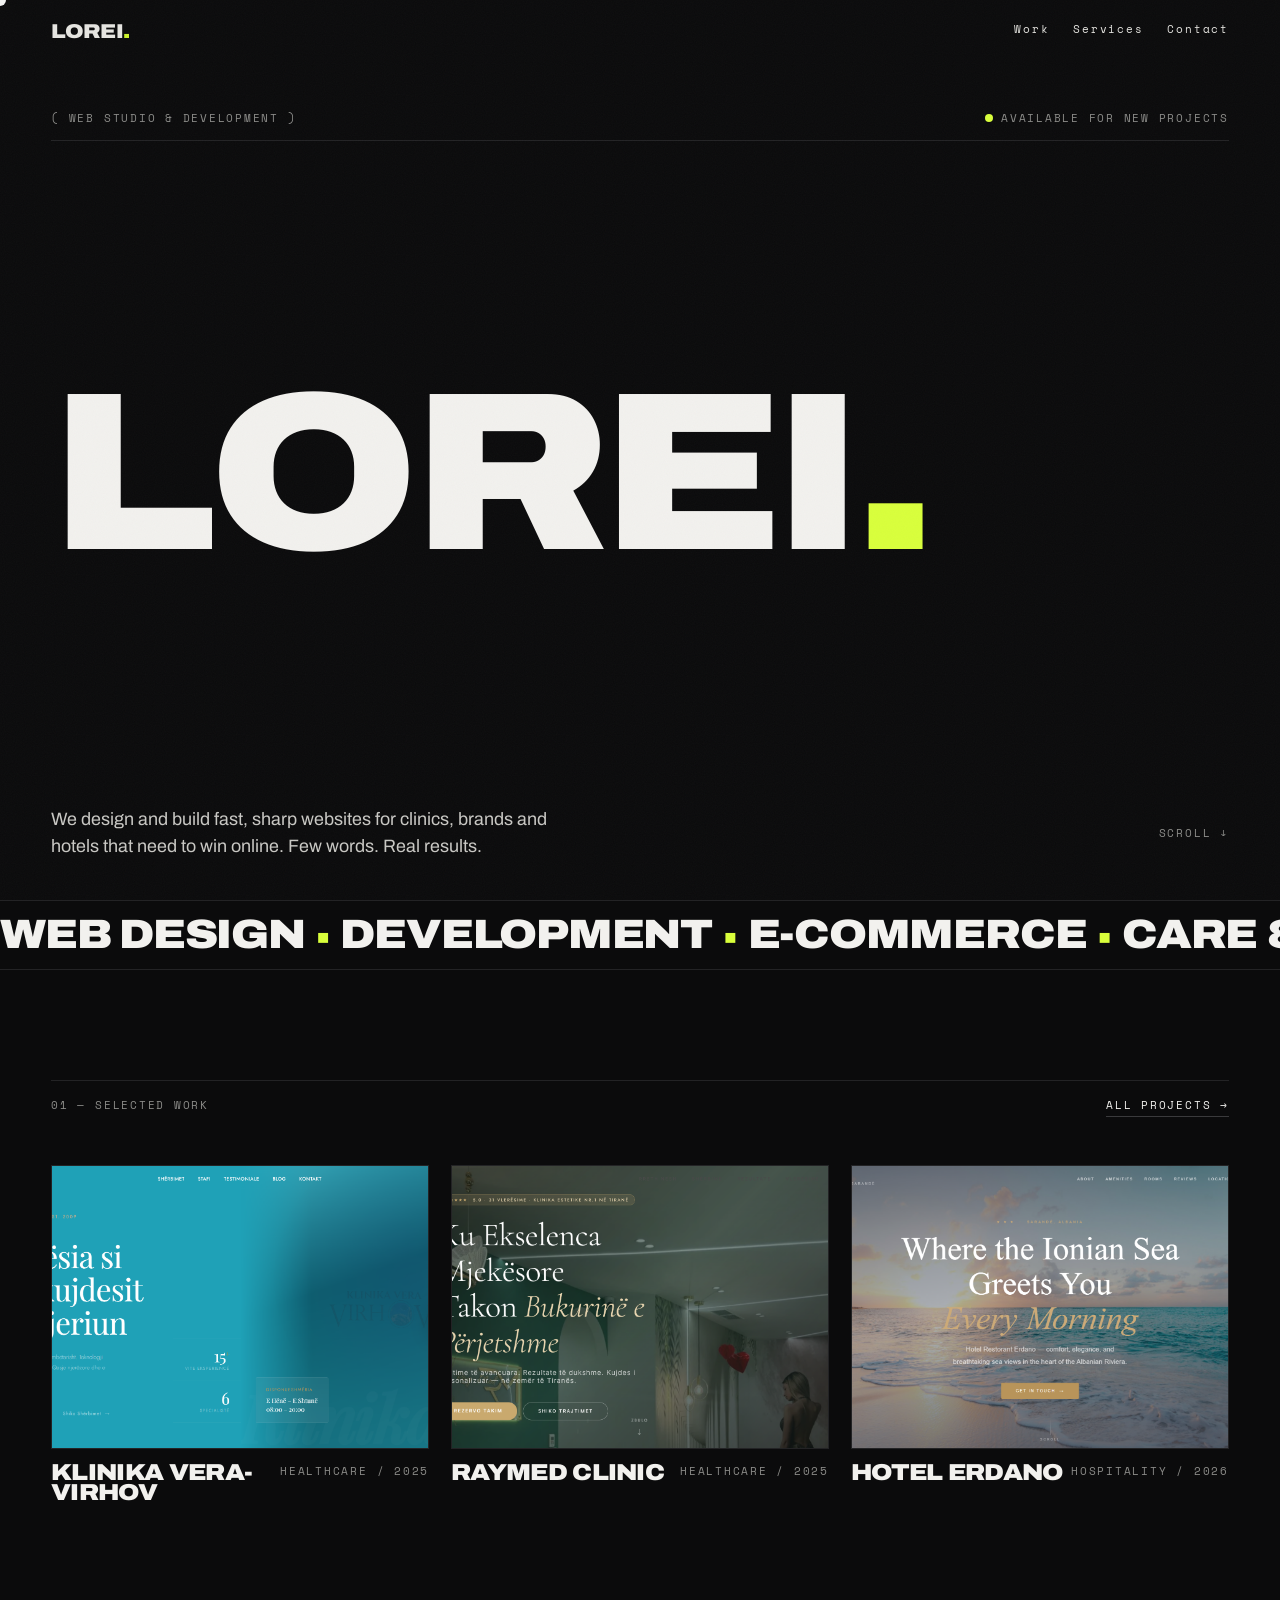
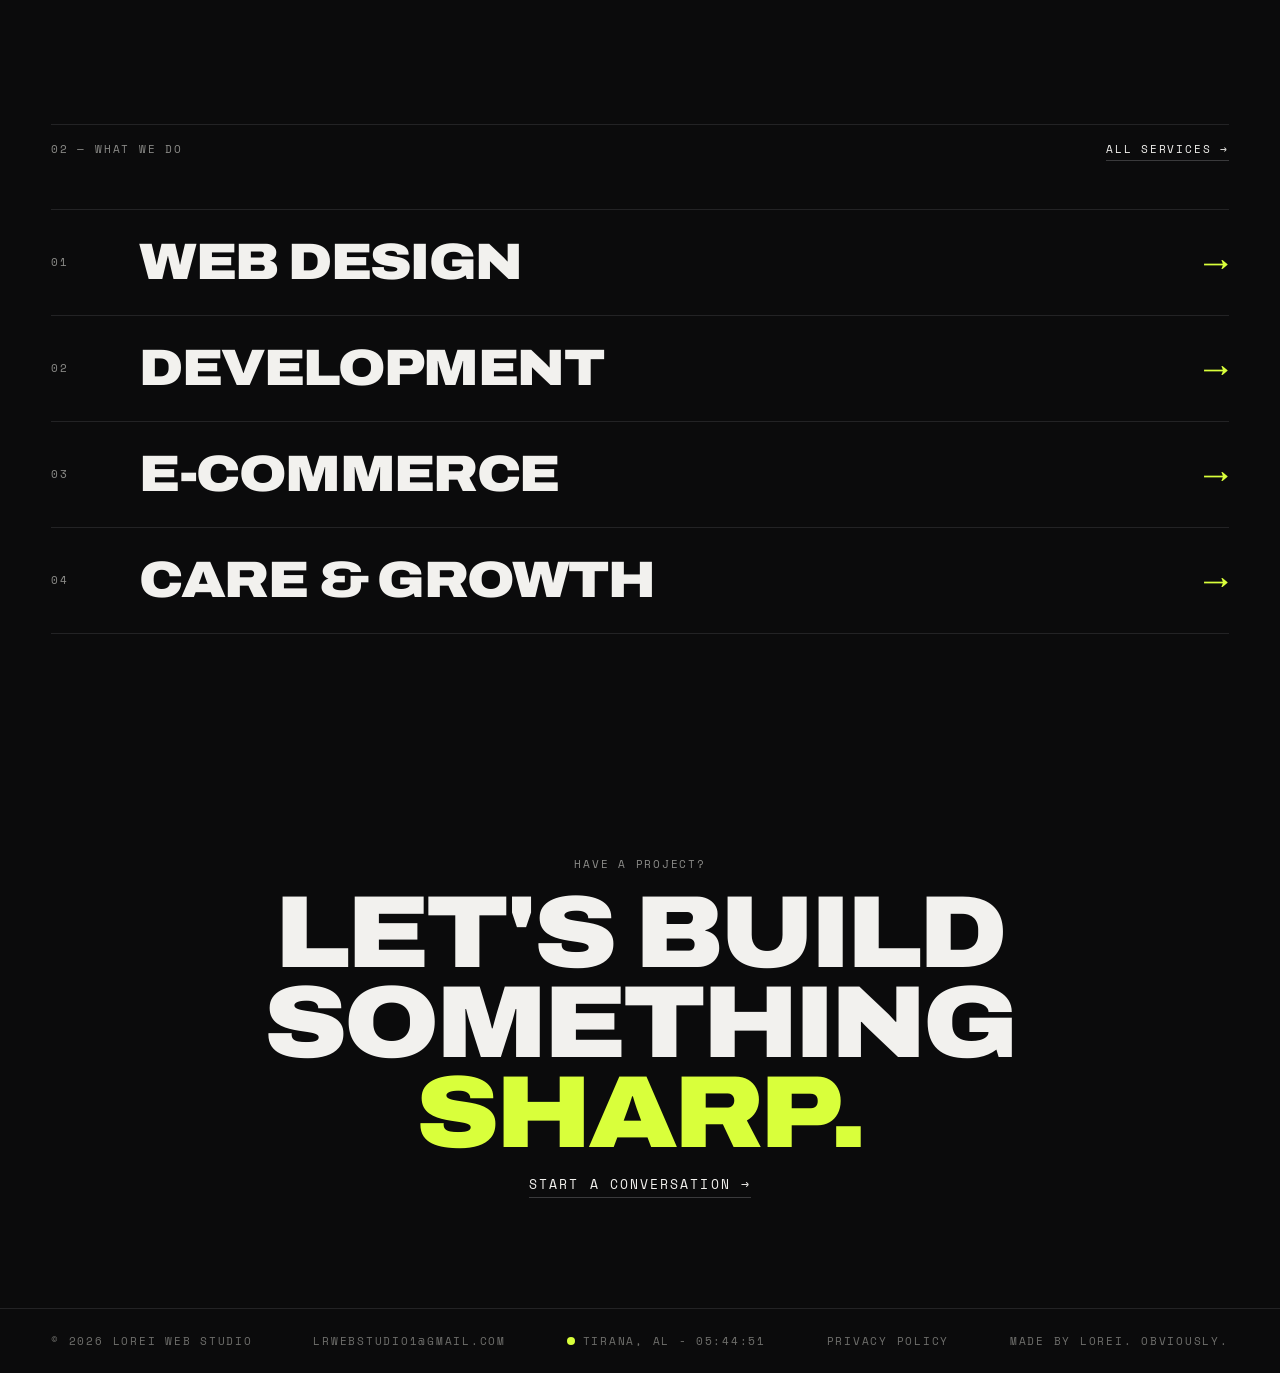
==== commit e89d2d02: "Add files via upload" ====
--- a/index.html
+++ b/index.html
@@ -5,6 +5,7 @@
 <meta name="viewport" content="width=device-width, initial-scale=1">
 <title>LOREI — Web Studio &amp; Development</title>
 <meta name="description" content="LOREI designs and builds fast, sharp websites for clinics, brands and hotels that need to win online.">
+<link rel="icon" type="image/png" href="loreilogo.png">
 <link rel="preconnect" href="https://fonts.googleapis.com"><link rel="preconnect" href="https://fonts.gstatic.com" crossorigin>
 <link href="https://fonts.googleapis.com/css2?family=Archivo:wdth,wght@62..125,100..900&family=Space+Mono:wght@400;700&display=swap" rel="stylesheet">
 <link rel="stylesheet" href="styles.css">
